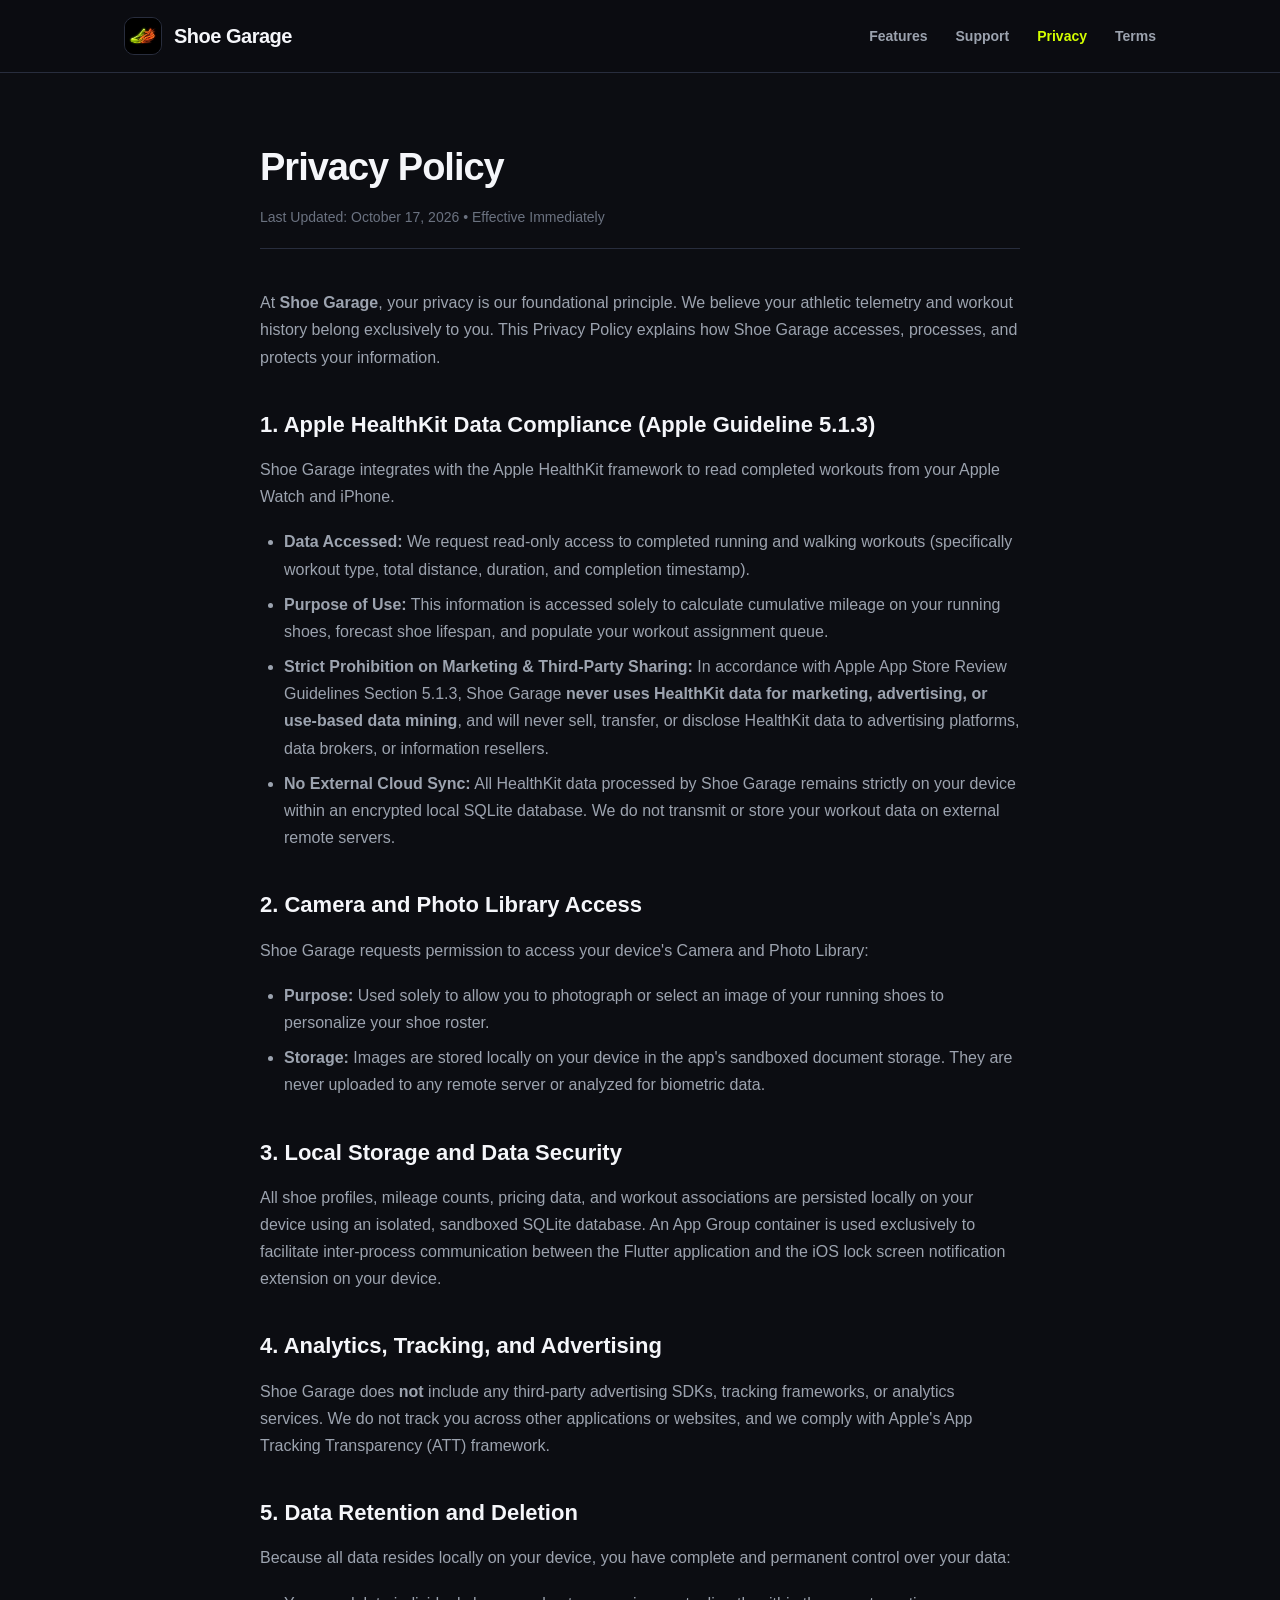
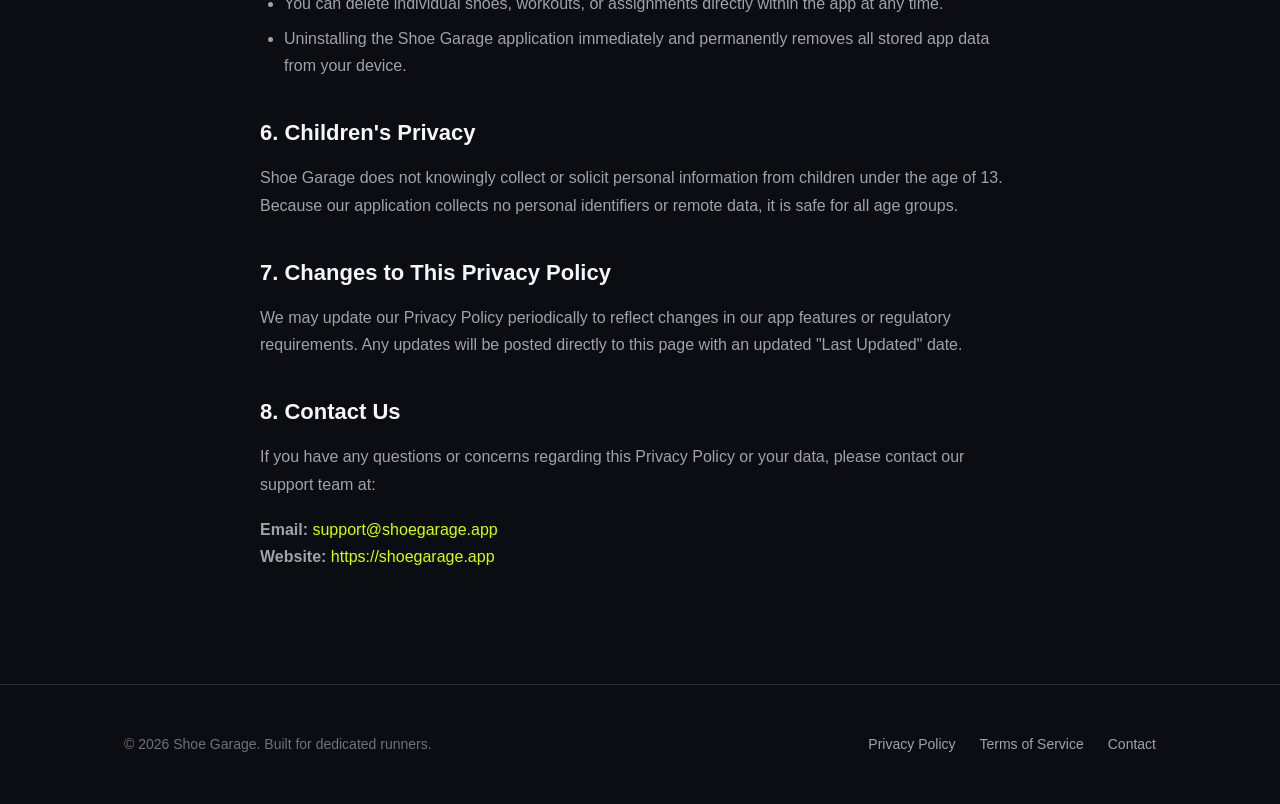
==== docs/privacy.html @ 95c0ca4e "shoe garage v1" ====
<!DOCTYPE html>
<html lang="en">
<head>
  <meta charset="UTF-8">
  <meta name="viewport" content="width=device-width, initial-scale=1.0">
  <title>Privacy Policy — Shoe Garage</title>
  <link rel="stylesheet" href="style.css">
  <link rel="icon" href="data:image/svg+xml,<svg xmlns='http://www.w3.org/2000/svg' viewBox='0 0 100 100'><text y='.9em' font-size='90'>👟</text></svg>">
</head>
<body>

  <!-- Navigation -->
  <header>
    <div class="container nav">
      <a href="index.html" class="logo">
        <img src="app_icon.png" alt="Shoe Garage App Icon" style="width: 38px; height: 38px; border-radius: 10px; border: 1px solid var(--border);">
        <span>Shoe Garage</span>
      </a>
      <nav class="nav-links">
        <a href="index.html#features">Features</a>
        <a href="index.html#support">Support</a>
        <a href="privacy.html" style="color: var(--volt);">Privacy</a>
        <a href="terms.html">Terms</a>
      </nav>
    </div>
  </header>

  <!-- Content -->
  <main class="container doc-content">
    <h1>Privacy Policy</h1>
    <div class="doc-meta">Last Updated: October 17, 2026 • Effective Immediately</div>

    <p>At <strong>Shoe Garage</strong>, your privacy is our foundational principle. We believe your athletic telemetry and workout history belong exclusively to you. This Privacy Policy explains how Shoe Garage accesses, processes, and protects your information.</p>

    <h2>1. Apple HealthKit Data Compliance (Apple Guideline 5.1.3)</h2>
    <p>Shoe Garage integrates with the Apple HealthKit framework to read completed workouts from your Apple Watch and iPhone.</p>
    <ul>
      <li><strong>Data Accessed:</strong> We request read-only access to completed running and walking workouts (specifically workout type, total distance, duration, and completion timestamp).</li>
      <li><strong>Purpose of Use:</strong> This information is accessed solely to calculate cumulative mileage on your running shoes, forecast shoe lifespan, and populate your workout assignment queue.</li>
      <li><strong>Strict Prohibition on Marketing & Third-Party Sharing:</strong> In accordance with Apple App Store Review Guidelines Section 5.1.3, Shoe Garage <strong>never uses HealthKit data for marketing, advertising, or use-based data mining</strong>, and will never sell, transfer, or disclose HealthKit data to advertising platforms, data brokers, or information resellers.</li>
      <li><strong>No External Cloud Sync:</strong> All HealthKit data processed by Shoe Garage remains strictly on your device within an encrypted local SQLite database. We do not transmit or store your workout data on external remote servers.</li>
    </ul>

    <h2>2. Camera and Photo Library Access</h2>
    <p>Shoe Garage requests permission to access your device's Camera and Photo Library:</p>
    <ul>
      <li><strong>Purpose:</strong> Used solely to allow you to photograph or select an image of your running shoes to personalize your shoe roster.</li>
      <li><strong>Storage:</strong> Images are stored locally on your device in the app's sandboxed document storage. They are never uploaded to any remote server or analyzed for biometric data.</li>
    </ul>

    <h2>3. Local Storage and Data Security</h2>
    <p>All shoe profiles, mileage counts, pricing data, and workout associations are persisted locally on your device using an isolated, sandboxed SQLite database. An App Group container is used exclusively to facilitate inter-process communication between the Flutter application and the iOS lock screen notification extension on your device.</p>

    <h2>4. Analytics, Tracking, and Advertising</h2>
    <p>Shoe Garage does <strong>not</strong> include any third-party advertising SDKs, tracking frameworks, or analytics services. We do not track you across other applications or websites, and we comply with Apple's App Tracking Transparency (ATT) framework.</p>

    <h2>5. Data Retention and Deletion</h2>
    <p>Because all data resides locally on your device, you have complete and permanent control over your data:</p>
    <ul>
      <li>You can delete individual shoes, workouts, or assignments directly within the app at any time.</li>
      <li>Uninstalling the Shoe Garage application immediately and permanently removes all stored app data from your device.</li>
    </ul>

    <h2>6. Children's Privacy</h2>
    <p>Shoe Garage does not knowingly collect or solicit personal information from children under the age of 13. Because our application collects no personal identifiers or remote data, it is safe for all age groups.</p>

    <h2>7. Changes to This Privacy Policy</h2>
    <p>We may update our Privacy Policy periodically to reflect changes in our app features or regulatory requirements. Any updates will be posted directly to this page with an updated "Last Updated" date.</p>

    <h2>8. Contact Us</h2>
    <p>If you have any questions or concerns regarding this Privacy Policy or your data, please contact our support team at:</p>
    <p><strong>Email:</strong> <a href="mailto:support@shoegarage.app">support@shoegarage.app</a><br>
    <strong>Website:</strong> <a href="https://shoegarage.app">https://shoegarage.app</a></p>
  </main>

  <!-- Footer -->
  <footer>
    <div class="container footer-inner">
      <div>© 2026 Shoe Garage. Built for dedicated runners.</div>
      <div class="footer-links">
        <a href="privacy.html">Privacy Policy</a>
        <a href="terms.html">Terms of Service</a>
        <a href="mailto:support@shoegarage.app">Contact</a>
      </div>
    </div>
  </footer>

</body>
</html>
---- docs/style.css ----
:root {
  --bg: #0C0D12;
  --card-bg: #141720;
  --card-elevated: #1C202C;
  --border: #282D3D;
  --volt: #D4FF00;
  --hyper-orange: #FF5722;
  --cyan: #00E5FF;
  --text-primary: #F5F6FA;
  --text-secondary: #9CA3AF;
  --text-muted: #6B7280;
  --font-sans: -apple-system, BlinkMacSystemFont, "SF Pro Display", "SF Pro Text", "Segoe UI", Roboto, Helvetica, Arial, sans-serif;
}

* {
  box-sizing: border-box;
  margin: 0;
  padding: 0;
}

body {
  background-color: var(--bg);
  color: var(--text-primary);
  font-family: var(--font-sans);
  line-height: 1.6;
  -webkit-font-smoothing: antialiased;
}

a {
  color: var(--volt);
  text-decoration: none;
  transition: opacity 0.2s;
}

a:hover {
  opacity: 0.8;
}

.container {
  max-width: 1080px;
  margin: 0 auto;
  padding: 0 24px;
}

/* Header & Nav */
header {
  border-bottom: 1px solid var(--border);
  position: sticky;
  top: 0;
  background-color: rgba(12, 13, 18, 0.85);
  backdrop-filter: blur(16px);
  -webkit-backdrop-filter: blur(16px);
  z-index: 100;
}

.nav {
  display: flex;
  justify-content: space-between;
  align-items: center;
  height: 72px;
}

.logo {
  display: flex;
  align-items: center;
  gap: 12px;
  font-weight: 800;
  font-size: 20px;
  letter-spacing: -0.5px;
  color: var(--text-primary);
}

.logo-badge {
  background: linear-gradient(135deg, var(--volt), var(--hyper-orange));
  color: #000;
  width: 34px;
  height: 34px;
  border-radius: 10px;
  display: flex;
  align-items: center;
  justify-content: center;
  font-size: 18px;
}

.nav-links {
  display: flex;
  gap: 28px;
  align-items: center;
}

.nav-links a {
  color: var(--text-secondary);
  font-size: 14px;
  font-weight: 600;
}

.nav-links a:hover {
  color: var(--text-primary);
}

/* Hero Section */
.hero {
  padding: 96px 0 64px;
  text-align: center;
}

.badge {
  display: inline-flex;
  align-items: center;
  gap: 8px;
  padding: 6px 14px;
  border-radius: 999px;
  background: rgba(212, 255, 0, 0.1);
  border: 1px solid rgba(212, 255, 0, 0.3);
  color: var(--volt);
  font-size: 12px;
  font-weight: 700;
  letter-spacing: 0.5px;
  text-transform: uppercase;
  margin-bottom: 24px;
}

.hero h1 {
  font-size: clamp(36px, 6vw, 64px);
  font-weight: 900;
  line-height: 1.1;
  letter-spacing: -1.5px;
  margin-bottom: 24px;
  max-width: 840px;
  margin-left: auto;
  margin-right: auto;
}

.hero h1 span.gradient {
  background: linear-gradient(90deg, #FFFFFF 0%, var(--volt) 60%, var(--hyper-orange) 100%);
  -webkit-background-clip: text;
  -webkit-text-fill-color: transparent;
}

.hero p {
  font-size: clamp(16px, 2.5vw, 20px);
  color: var(--text-secondary);
  max-width: 680px;
  margin: 0 auto 36px;
  line-height: 1.5;
}

.cta-group {
  display: flex;
  justify-content: center;
  gap: 16px;
  flex-wrap: wrap;
}

.btn-primary {
  background: var(--volt);
  color: #000;
  font-weight: 800;
  font-size: 16px;
  padding: 14px 28px;
  border-radius: 14px;
  display: inline-flex;
  align-items: center;
  gap: 10px;
  transition: transform 0.15s, box-shadow 0.15s;
  box-shadow: 0 4px 20px rgba(212, 255, 0, 0.3);
}

.btn-primary:hover {
  transform: translateY(-2px);
  box-shadow: 0 6px 28px rgba(212, 255, 0, 0.45);
}

.btn-secondary {
  background: var(--card-bg);
  color: var(--text-primary);
  font-weight: 700;
  font-size: 16px;
  padding: 14px 26px;
  border-radius: 14px;
  border: 1px solid var(--border);
  display: inline-flex;
  align-items: center;
  gap: 8px;
  transition: background-color 0.15s;
}

.btn-secondary:hover {
  background: var(--card-elevated);
}

/* Feature Grid */
.features {
  padding: 80px 0;
}

.section-header {
  text-align: center;
  margin-bottom: 56px;
}

.section-header h2 {
  font-size: 36px;
  font-weight: 800;
  letter-spacing: -0.8px;
  margin-bottom: 12px;
}

.section-header p {
  color: var(--text-secondary);
  font-size: 17px;
}

.grid {
  display: grid;
  grid-template-columns: repeat(auto-fit, minmax(320px, 1fr));
  gap: 24px;
}

.card {
  background: var(--card-bg);
  border: 1px solid var(--border);
  border-radius: 20px;
  padding: 32px;
  transition: border-color 0.2s, transform 0.2s;
}

.card:hover {
  border-color: rgba(212, 255, 0, 0.4);
  transform: translateY(-3px);
}

.card-icon {
  width: 52px;
  height: 52px;
  border-radius: 14px;
  background: var(--card-elevated);
  border: 1px solid var(--border);
  display: flex;
  align-items: center;
  justify-content: center;
  font-size: 24px;
  margin-bottom: 20px;
  color: var(--volt);
}

.card h3 {
  font-size: 20px;
  font-weight: 800;
  margin-bottom: 10px;
  letter-spacing: -0.3px;
}

.card p {
  color: var(--text-secondary);
  font-size: 15px;
  line-height: 1.6;
}

/* Privacy Callout */
.privacy-banner {
  background: linear-gradient(180deg, rgba(20, 23, 32, 0.6) 0%, rgba(12, 13, 18, 0.9) 100%);
  border: 1px solid var(--border);
  border-radius: 24px;
  padding: 48px;
  text-align: center;
  margin: 64px 0;
}

.privacy-banner h2 {
  font-size: 28px;
  font-weight: 800;
  margin-bottom: 12px;
}

.privacy-banner p {
  color: var(--text-secondary);
  max-width: 640px;
  margin: 0 auto 24px;
  font-size: 16px;
}

/* Legal / Doc Pages */
.doc-content {
  padding: 64px 0 96px;
  max-width: 760px;
  margin: 0 auto;
}

.doc-content h1 {
  font-size: 38px;
  font-weight: 900;
  letter-spacing: -1px;
  margin-bottom: 8px;
}

.doc-meta {
  color: var(--text-muted);
  font-size: 14px;
  margin-bottom: 40px;
  padding-bottom: 20px;
  border-bottom: 1px solid var(--border);
}

.doc-content h2 {
  font-size: 22px;
  font-weight: 800;
  margin: 36px 0 14px;
  color: var(--text-primary);
}

.doc-content p, .doc-content ul {
  color: var(--text-secondary);
  font-size: 16px;
  line-height: 1.7;
  margin-bottom: 18px;
}

.doc-content ul {
  padding-left: 24px;
}

.doc-content li {
  margin-bottom: 8px;
}

/* Footer */
footer {
  border-top: 1px solid var(--border);
  padding: 48px 0;
  color: var(--text-muted);
  font-size: 14px;
}

.footer-inner {
  display: flex;
  justify-content: space-between;
  align-items: center;
  flex-wrap: wrap;
  gap: 20px;
}

.footer-links {
  display: flex;
  gap: 24px;
}

.footer-links a {
  color: var(--text-secondary);
}

@media (max-width: 640px) {
  .nav-links {
    gap: 16px;
  }
  .grid {
    grid-template-columns: 1fr;
  }
  .privacy-banner {
    padding: 32px 20px;
  }
}
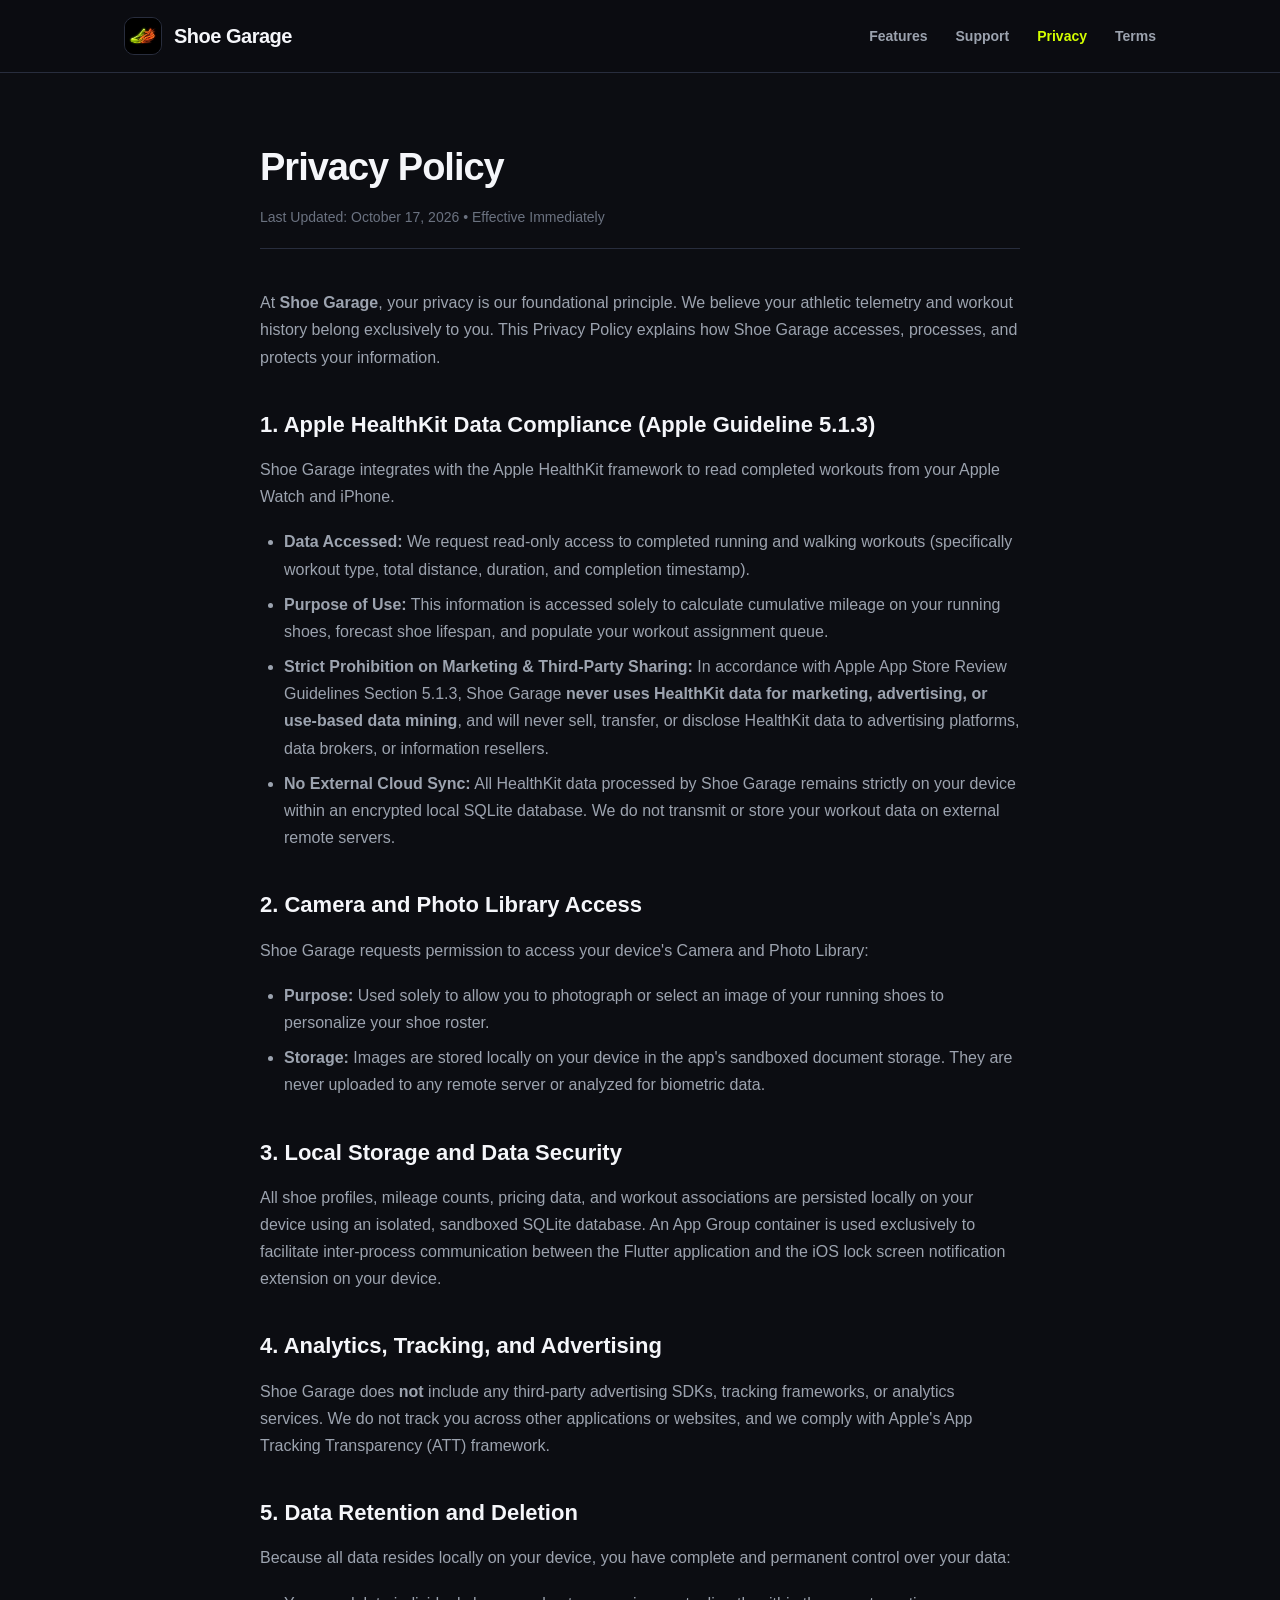
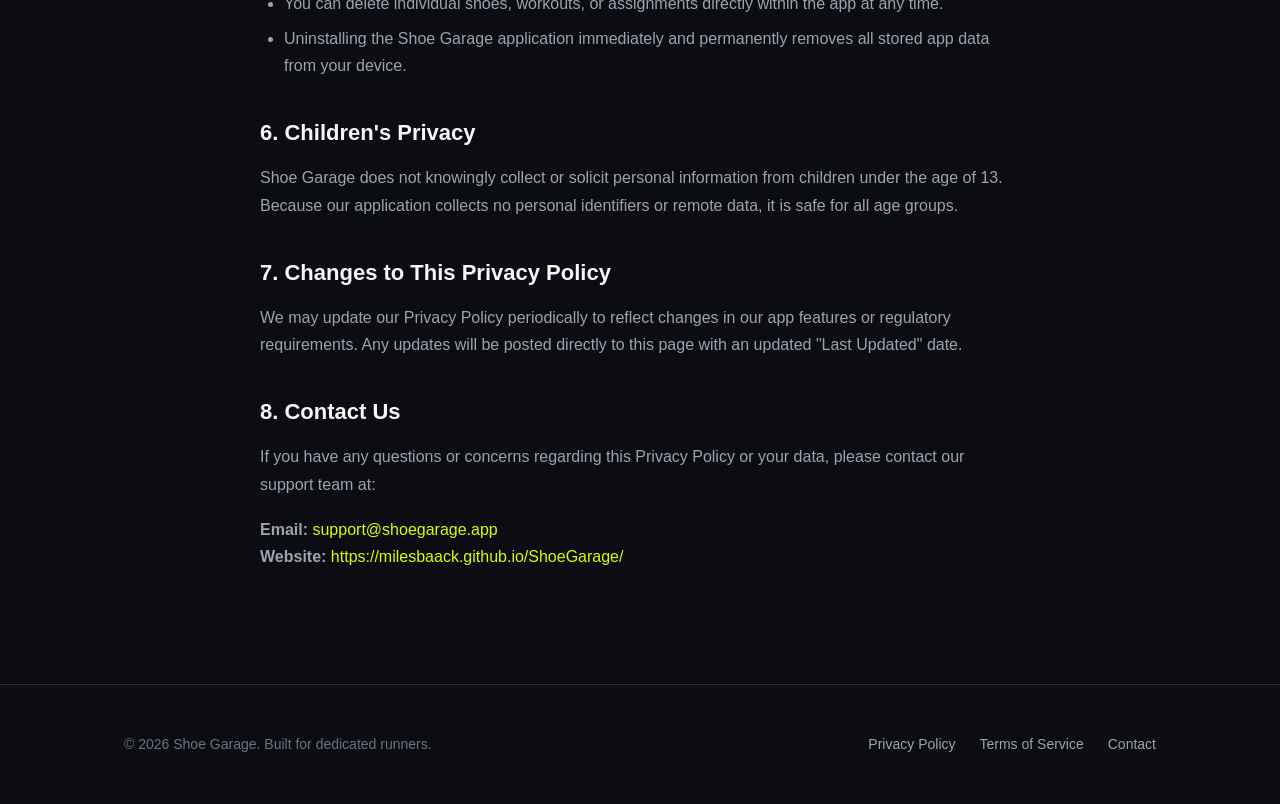
==== commit 832ec2f5: "added onboarding and changed wording on some screens" ====
--- a/docs/privacy.html
+++ b/docs/privacy.html
@@ -70,7 +70,7 @@
     <h2>8. Contact Us</h2>
     <p>If you have any questions or concerns regarding this Privacy Policy or your data, please contact our support team at:</p>
     <p><strong>Email:</strong> <a href="mailto:support@shoegarage.app">support@shoegarage.app</a><br>
-    <strong>Website:</strong> <a href="https://shoegarage.app">https://shoegarage.app</a></p>
+    <strong>Website:</strong> <a href="https://milesbaack.github.io/ShoeGarage/">https://milesbaack.github.io/ShoeGarage/</a></p>
   </main>
 
   <!-- Footer -->
--- a/docs/style.css
+++ b/docs/style.css
@@ -98,6 +98,21 @@
   color: var(--text-primary);
 }
 
+.bmc-header-link {
+  background: rgba(255, 221, 0, 0.12);
+  color: #FFDD00 !important;
+  border: 1px solid rgba(255, 221, 0, 0.3);
+  padding: 6px 14px;
+  border-radius: 999px;
+  transition: all 0.2s ease;
+}
+
+.bmc-header-link:hover {
+  background: #FFDD00 !important;
+  color: #0C0D12 !important;
+  transform: translateY(-1px);
+}
+
 /* Hero Section */
 .hero {
   padding: 96px 0 64px;
